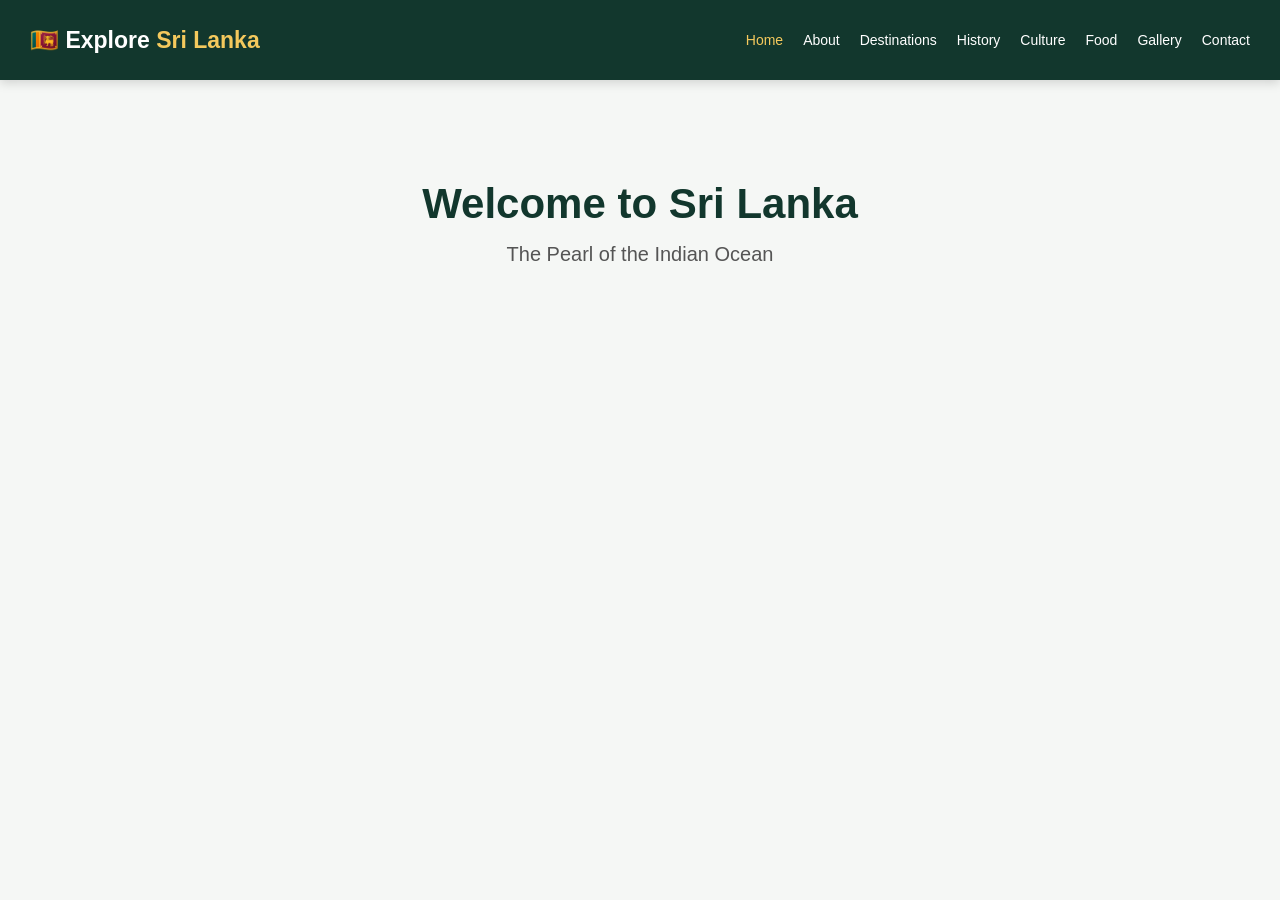
==== frontend/index.html @ a236b608 "feat: add responsive navigation and mobile menu functionality" ====
<!DOCTYPE html>
<html lang="en">
<head>
    <meta charset="UTF-8">
    <meta name="viewport" content="width=device-width, initial-scale=1.0">

    <title>Explore Sri Lanka</title>

    <link rel="stylesheet" href="css/style.css">
</head>
<body>

    <!-- Navigation Bar -->
    <header class="header">
        <nav class="navbar">

            <!-- Website Logo -->
            <a href="index.html" class="logo">
                🇱🇰 Explore <span>Sri Lanka</span>
            </a>

            <!-- Navigation Links -->
            <ul class="nav-links" id="navLinks">
                <li><a href="index.html" class="active">Home</a></li>
                <li><a href="pages/about.html">About</a></li>
                <li><a href="pages/destinations.html">Destinations</a></li>
                <li><a href="pages/history.html">History</a></li>
                <li><a href="pages/culture.html">Culture</a></li>
                <li><a href="pages/food.html">Food</a></li>
                <li><a href="pages/gallery.html">Gallery</a></li>
                <li><a href="pages/contact.html">Contact</a></li>
            </ul>

            <!-- Mobile Menu Button -->
            <button class="menu-toggle" id="menuToggle"
                    aria-label="Open navigation menu"
                    aria-expanded="false">
                &#9776;
            </button>

        </nav>
    </header>

    <main>
        <section class="welcome">
            <h1>Welcome to Sri Lanka</h1>
            <p>The Pearl of the Indian Ocean</p>
        </section>
    </main>

    <script src="js/main.js"></script>
</body>
</html>
---- frontend/css/style.css ----
/* General Styles */
* {
    margin: 0;
    padding: 0;
    box-sizing: border-box;
}

body {
    font-family: Arial, sans-serif;
    background-color: #f5f7f5;
}

/* Header */
.header {
    background-color: #12372d;
    width: 100%;
    position: sticky;
    top: 0;
    z-index: 1000;
    box-shadow: 0 3px 10px rgba(0, 0, 0, 0.15);
}

/* Navbar */
.navbar {
    max-width: 1400px;
    margin: auto;
    padding: 0 30px;
    min-height: 80px;

    display: flex;
    align-items: center;
    justify-content: space-between;
    gap: 20px;
}

/* Logo */
.logo {
    color: white;
    text-decoration: none;
    font-size: 23px;
    font-weight: bold;
    white-space: nowrap;
}

.logo span {
    color: #f4c95d;
}

/* Navigation Links */
.nav-links {
    list-style: none;
    display: flex;
    align-items: center;
    gap: 20px;
}

.nav-links a {
    color: white;
    text-decoration: none;
    font-size: 14px;
    font-weight: 500;
    transition: color 0.3s;
}

.nav-links a:hover,
.nav-links a.active {
    color: #f4c95d;
}

/* Mobile Menu Button */
.menu-toggle {
    display: none;
    background: none;
    border: none;
    color: white;
    font-size: 28px;
    cursor: pointer;
}

/* Temporary Welcome Section */
.welcome {
    text-align: center;
    padding: 100px 20px;
}

.welcome h1 {
    color: #12372d;
    font-size: 42px;
    margin-bottom: 15px;
}

.welcome p {
    color: #555;
    font-size: 20px;
}

/* Responsive Navigation */
@media (max-width: 1100px) {

    .menu-toggle {
        display: block;
    }

    .nav-links {
        display: none;
        position: absolute;
        top: 80px;
        left: 0;
        width: 100%;
        background-color: #12372d;
        flex-direction: column;
        align-items: center;
        padding: 25px;
        gap: 25px;
    }

    .nav-links.show {
        display: flex;
    }
}

@media (max-width: 480px) {

    .navbar {
        padding: 0 15px;
    }

    .logo {
        font-size: 18px;
    }

    .welcome h1 {
        font-size: 30px;
    }
}
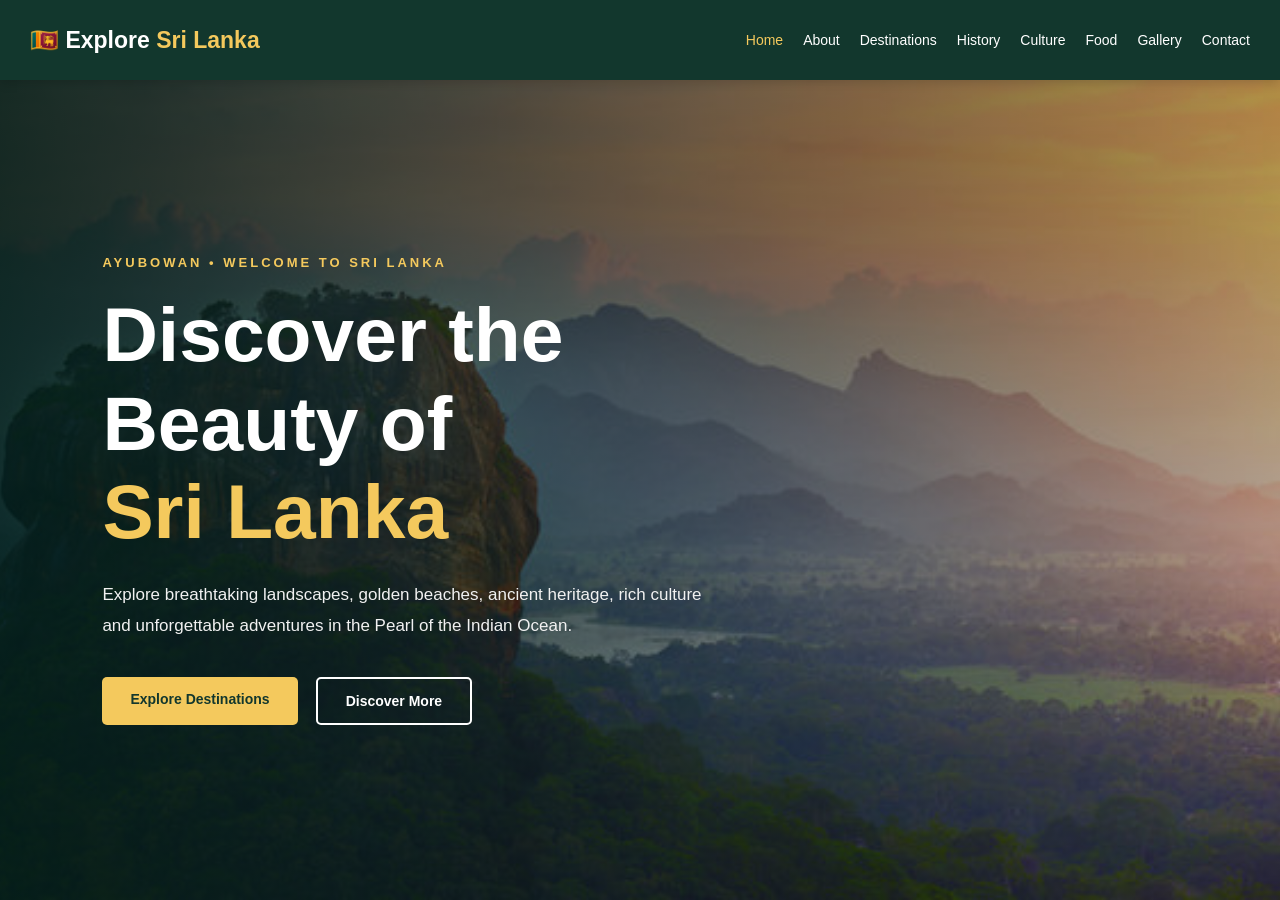
==== commit 5636c658: "Refactor code structure for improved readability and maintainability" ====
--- a/frontend/index.html
+++ b/frontend/index.html
@@ -42,12 +42,44 @@
         </nav>
     </header>
 
-    <main>
-        <section class="welcome">
-            <h1>Welcome to Sri Lanka</h1>
-            <p>The Pearl of the Indian Ocean</p>
-        </section>
-    </main>
+    
+<main>
+    <!-- Home Hero Section -->
+    <section class="hero" id="home">
+        <div class="hero-overlay"></div>
+
+        <div class="hero-content">
+            <p class="hero-subtitle">
+                AYUBOWAN • WELCOME TO SRI LANKA
+            </p>
+
+            <h1>
+                Discover the Beauty of
+                <span>Sri Lanka</span>
+            </h1>
+
+            <p class="hero-description">
+                Explore breathtaking landscapes,
+                golden beaches, ancient heritage,
+                rich culture and unforgettable adventures
+                in the Pearl of the Indian Ocean.
+            </p>
+
+            <div class="hero-buttons">
+                <a href="pages/destinations.html"
+                   class="btn btn-primary">
+                    Explore Destinations
+                </a>
+
+                <a href="pages/about.html"
+                   class="btn btn-outline">
+                    Discover More
+                </a>
+            </div>
+        </div>
+    </section>
+</main>
+
 
     <script src="js/main.js"></script>
 </body>
--- a/frontend/css/style.css
+++ b/frontend/css/style.css
@@ -134,3 +134,124 @@
         font-size: 30px;
     }
 }
+
+
+/* =========================
+   HOME HERO SECTION
+========================= */
+
+.hero {
+    min-height: calc(100vh - 80px);
+    position: relative;
+    display: flex;
+    align-items: center;
+
+    background-image: url("../assets/images/hero.jpg?v=2");
+    background-size: cover;
+    background-position: center;
+    background-repeat: no-repeat;
+
+    color: white;
+}
+
+.hero-overlay {
+    position: absolute;
+    inset: 0;
+    background: linear-gradient(
+        90deg,
+        rgba(0, 30, 22, 0.88),
+        rgba(0, 30, 22, 0.30)
+    );
+}
+
+.hero-content {
+    position: relative;
+    z-index: 1;
+    max-width: 850px;
+    padding: 70px 8%;
+}
+
+.hero-subtitle {
+    color: #f4c95d;
+    font-size: 13px;
+    font-weight: bold;
+    letter-spacing: 3px;
+    margin-bottom: 20px;
+}
+
+.hero h1 {
+    font-size: clamp(42px, 6vw, 80px);
+    font-weight: 800;
+    line-height: 1.15;
+    margin-bottom: 25px;
+}
+
+.hero h1 span {
+    color: #f4c95d;
+    display: block;
+}
+
+.hero-description {
+    font-size: 17px;
+    line-height: 1.8;
+    max-width: 600px;
+    margin-bottom: 35px;
+    color: #f1f1f1;
+}
+
+.hero-buttons {
+    display: flex;
+    gap: 18px;
+    flex-wrap: wrap;
+}
+
+.btn {
+    display: inline-block;
+    padding: 14px 28px;
+    border-radius: 5px;
+    font-size: 14px;
+    font-weight: bold;
+    text-decoration: none;
+    transition: 0.3s;
+}
+
+.btn-primary {
+    background-color: #f4c95d;
+    color: #12372d;
+}
+
+.btn-primary:hover {
+    background-color: #ffdb80;
+    transform: translateY(-3px);
+}
+
+.btn-outline {
+    border: 2px solid white;
+    color: white;
+}
+
+.btn-outline:hover {
+    background-color: white;
+    color: #12372d;
+    transform: translateY(-3px);
+}
+
+/* Mobile Responsive Hero */
+@media (max-width: 768px) {
+    .hero {
+        min-height: calc(100vh - 80px);
+    }
+
+    .hero-content {
+        padding: 60px 6%;
+    }
+
+    .hero-description {
+        font-size: 15px;
+    }
+
+    .hero-buttons {
+        flex-direction: column;
+        align-items: flex-start;
+    }
+}
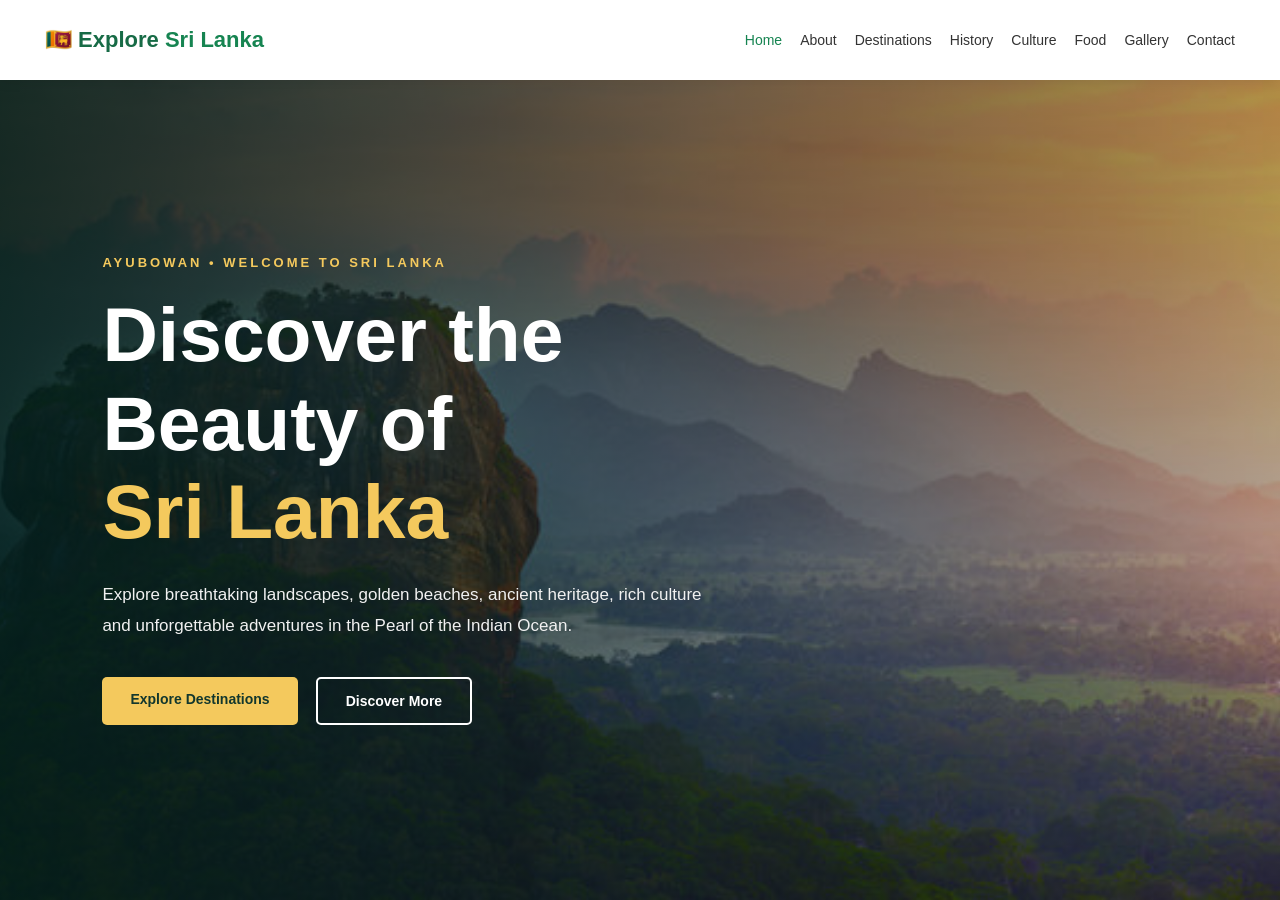
==== commit a071a753: "feat: improve home navigation" ====
--- a/frontend/index.html
+++ b/frontend/index.html
@@ -8,6 +8,7 @@
     <title>Explore Sri Lanka</title>
 
     <link rel="stylesheet" href="css/style.css">
+    <link rel="stylesheet" href="css/navbar.css">
 </head>
 <body>
 
--- a/frontend/css/navbar.css
+++ b/frontend/css/navbar.css
@@ -0,0 +1,98 @@
+
+/* ===== COMMON NAVBAR ===== */
+
+.header {
+    position: relative;
+    z-index: 1000;
+    background: #ffffff;
+    box-shadow: 0 2px 12px rgba(0, 0, 0, 0.08);
+}
+
+.navbar {
+    max-width: 1250px;
+    margin: 0 auto;
+    padding: 18px 30px;
+    display: flex;
+    justify-content: space-between;
+    align-items: center;
+    gap: 20px;
+}
+
+.logo {
+    color: #176b46;
+    font-size: 22px;
+    font-weight: bold;
+    text-decoration: none;
+    white-space: nowrap;
+}
+
+.logo span {
+    color: #168451;
+}
+
+.nav-links {
+    display: flex;
+    align-items: center;
+    gap: 18px;
+    margin: 0;
+    padding: 0;
+    list-style: none;
+}
+
+.nav-links a {
+    color: #333333;
+    font-size: 14px;
+    font-weight: 500;
+    text-decoration: none;
+    transition: color 0.3s;
+}
+
+.nav-links a:hover,
+.nav-links a.active {
+    color: #168451;
+}
+
+.menu-toggle {
+    display: none;
+    background: transparent;
+    border: none;
+    color: #176b46;
+    font-size: 28px;
+    cursor: pointer;
+}
+
+/* ===== MOBILE NAVBAR ===== */
+
+@media (max-width: 1050px) {
+    .menu-toggle {
+        display: block;
+    }
+
+    .nav-links {
+        display: none;
+        position: absolute;
+        top: 100%;
+        left: 0;
+        right: 0;
+        background: #ffffff;
+        padding: 22px;
+        flex-direction: column;
+        align-items: center;
+        gap: 20px;
+        box-shadow: 0 8px 15px rgba(0, 0, 0, 0.08);
+    }
+
+    .nav-links.show {
+    display: flex;
+    }   
+}
+
+@media (max-width: 480px) {
+    .navbar {
+        padding: 16px 18px;
+    }
+
+    .logo {
+        font-size: 19px;
+    }
+}
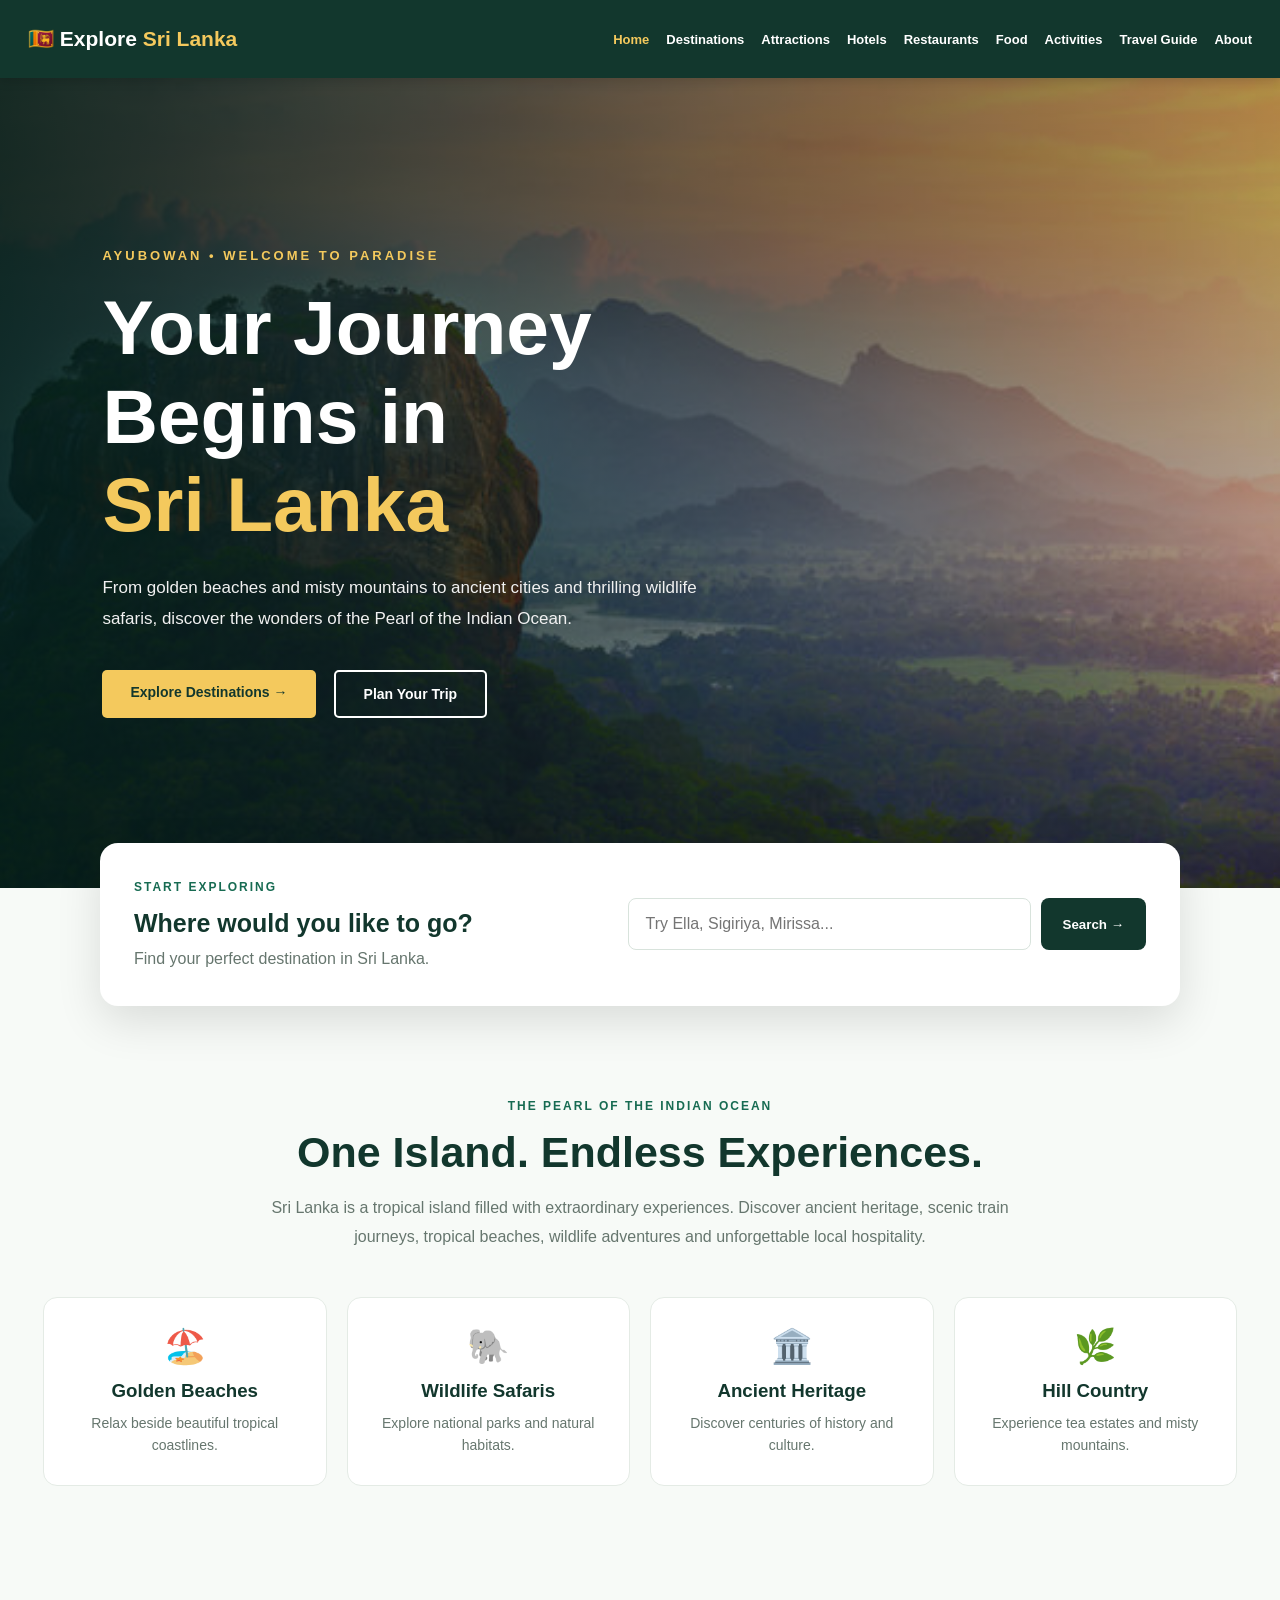
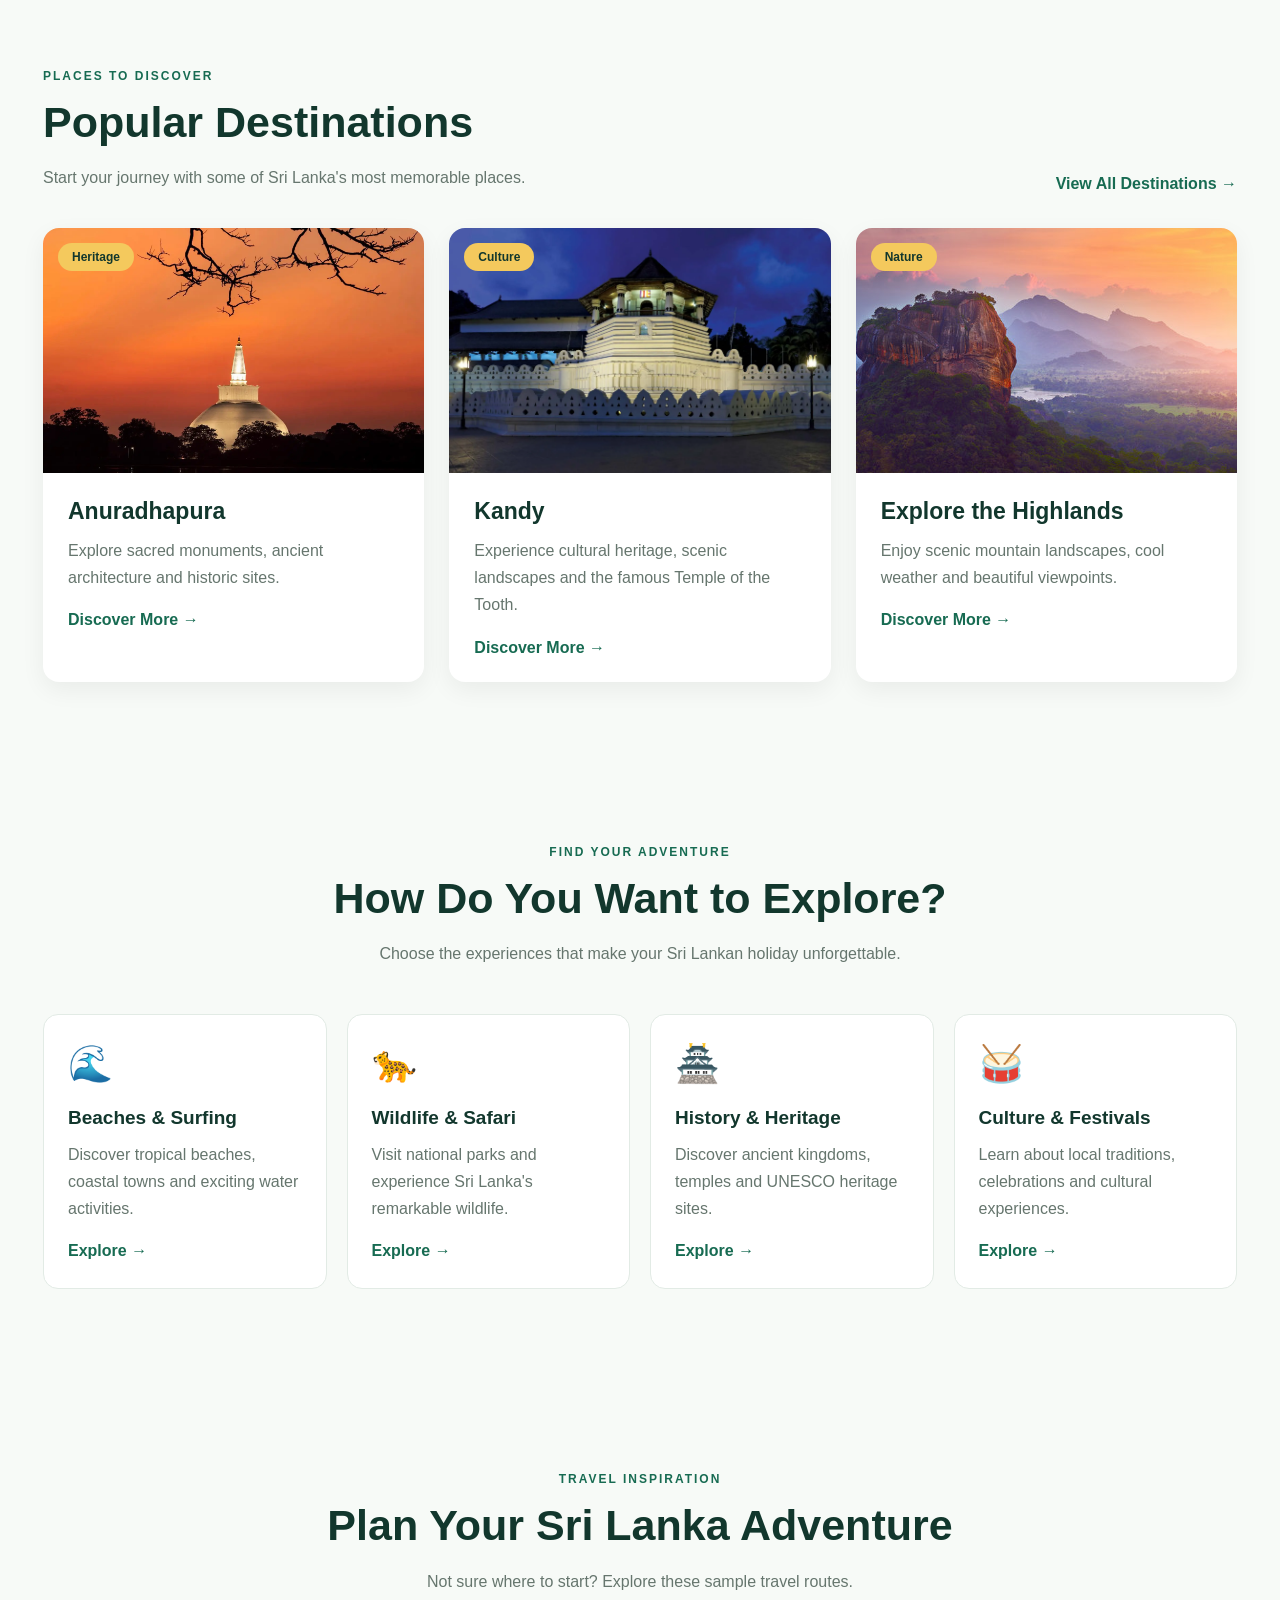
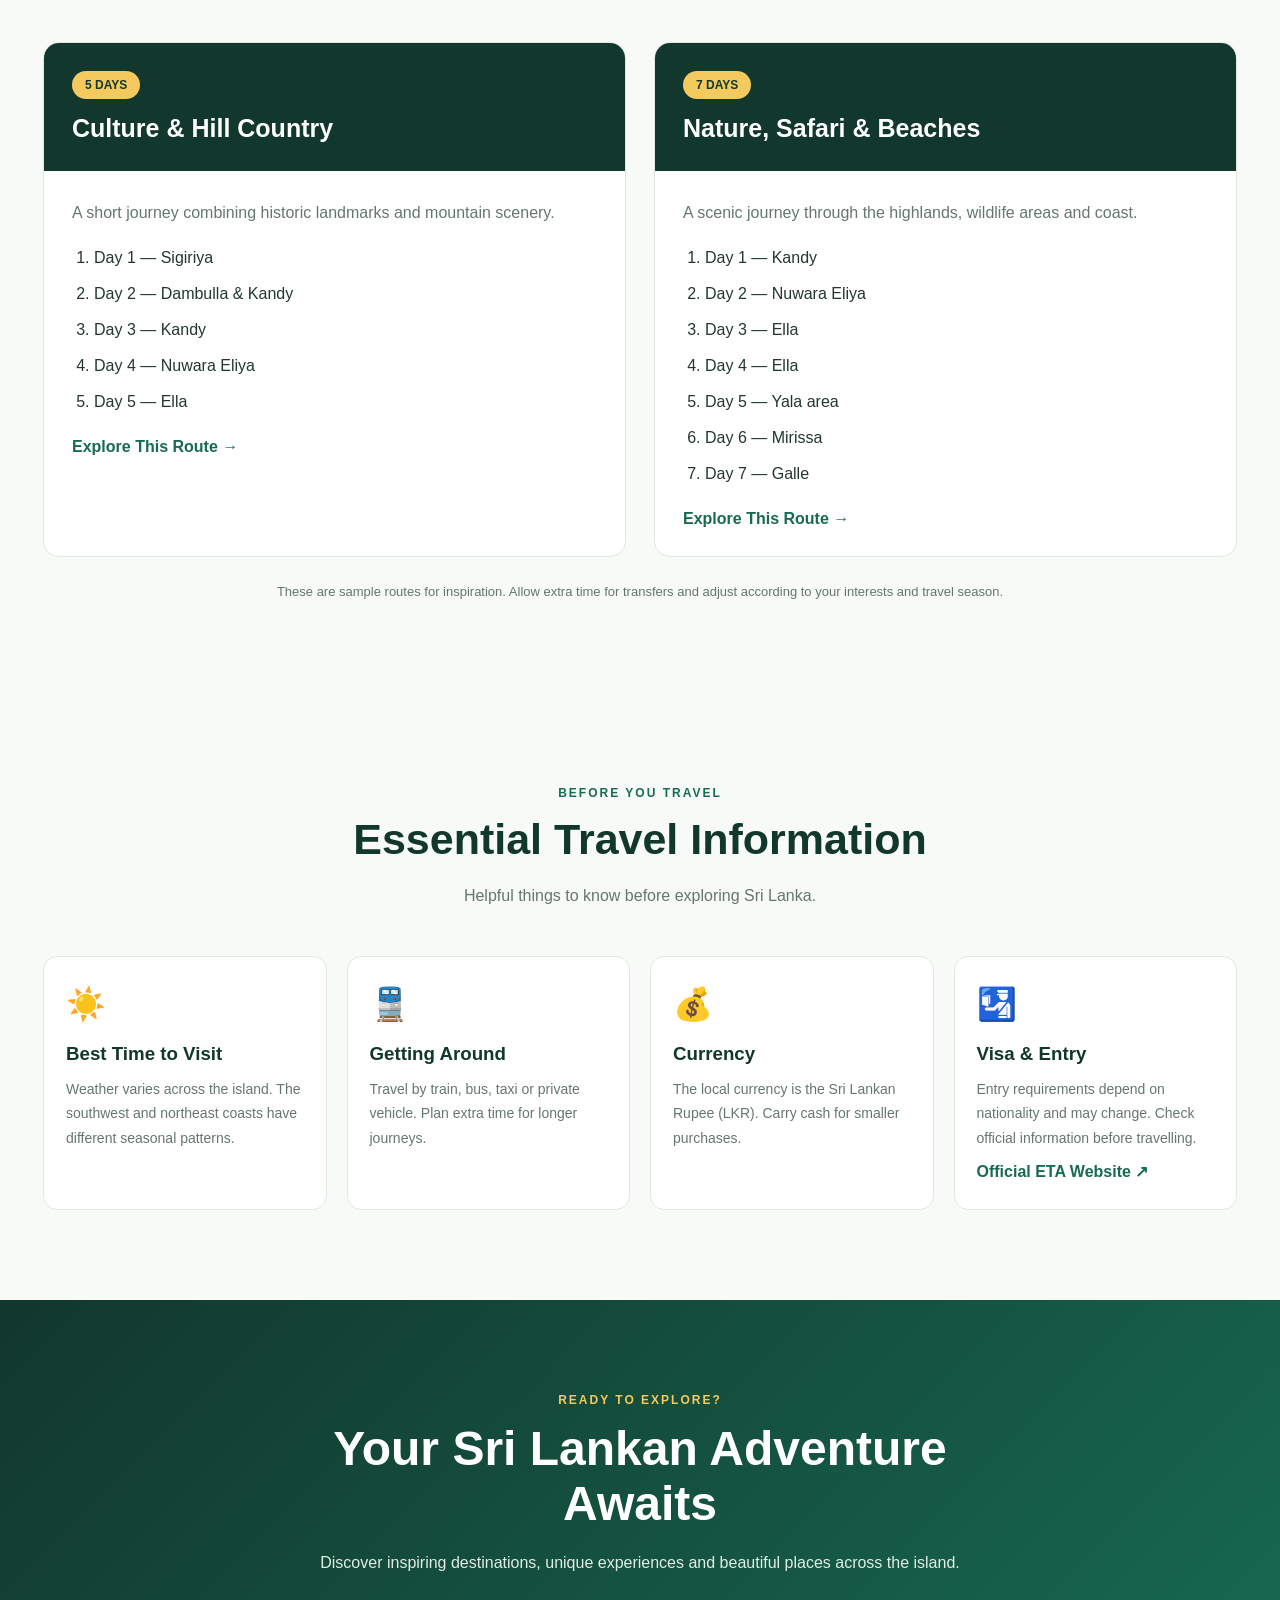
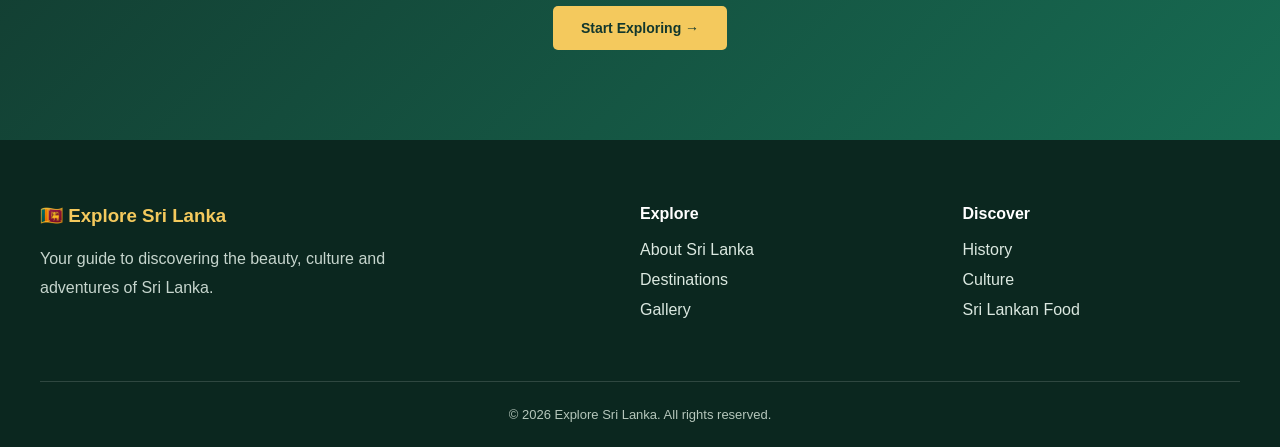
==== commit 81294c6f: "Add destinations, hotels, restaurants and food guide pages" ====
--- a/frontend/index.html
+++ b/frontend/index.html
@@ -5,23 +5,27 @@
     <meta charset="UTF-8">
     <meta name="viewport" content="width=device-width, initial-scale=1.0">
 
-    <title>Explore Sri Lanka</title>
+    <meta name="description"
+          content="Discover Sri Lanka's best destinations, beaches, wildlife, culture and travel itineraries. Plan your unforgettable island adventure.">
+
+    <title>Explore Sri Lanka | Your Travel Guide</title>
 
     <link rel="stylesheet" href="css/style.css">
-    <link rel="stylesheet" href="css/navbar.css">
+    <link rel="stylesheet" href="css/home.css">
+
+    <script src="js/main.js" defer></script>
+    <script src="js/home.js" defer></script>
 </head>
+
 <body>
 
-    <!-- Navigation Bar -->
+    <!-- NAVIGATION -->
     <header class="header">
         <nav class="navbar">
-
-            <!-- Website Logo -->
             <a href="index.html" class="logo">
                 🇱🇰 Explore <span>Sri Lanka</span>
             </a>
 
-            <!-- Navigation Links -->
             <ul class="nav-links" id="navLinks">
                 <li><a href="index.html" class="active">Home</a></li>
                 <li><a href="pages/about.html">About</a></li>
@@ -30,58 +34,460 @@
                 <li><a href="pages/culture.html">Culture</a></li>
                 <li><a href="pages/food.html">Food</a></li>
                 <li><a href="pages/gallery.html">Gallery</a></li>
-                <li><a href="pages/contact.html">Contact</a></li>
+                <li><a href="#travel-guide">Travel Guide</a></li>
+                <li><a href="#contact">Contact</a></li>
             </ul>
 
-            <!-- Mobile Menu Button -->
             <button class="menu-toggle" id="menuToggle"
                     aria-label="Open navigation menu"
                     aria-expanded="false">
                 &#9776;
             </button>
-
         </nav>
     </header>
 
-    
-<main>
-    <!-- Home Hero Section -->
-    <section class="hero" id="home">
-        <div class="hero-overlay"></div>
-
-        <div class="hero-content">
-            <p class="hero-subtitle">
-                AYUBOWAN • WELCOME TO SRI LANKA
+    <main>
+
+        <!-- HERO -->
+        <section class="hero home-hero" id="home">
+            <div class="hero-overlay"></div>
+
+            <div class="hero-content">
+                <p class="hero-subtitle">
+                    AYUBOWAN • WELCOME TO PARADISE
+                </p>
+
+                <h1>
+                    Your Journey Begins in
+                    <span>Sri Lanka</span>
+                </h1>
+
+                <p class="hero-description">
+                    From golden beaches and misty mountains
+                    to ancient cities and thrilling wildlife
+                    safaris, discover the wonders of the
+                    Pearl of the Indian Ocean.
+                </p>
+
+                <div class="hero-buttons">
+                    <a href="pages/destinations.html"
+                       class="btn btn-primary">
+                        Explore Destinations →
+                    </a>
+
+                    <a href="#itineraries"
+                       class="btn btn-outline">
+                        Plan Your Trip
+                    </a>
+                </div>
+            </div>
+        </section>
+
+        <!-- DESTINATION SEARCH -->
+        <section class="home-search-section">
+            <div class="home-search-box">
+                <div>
+                    <span class="eyebrow">START EXPLORING</span>
+                    <h2>Where would you like to go?</h2>
+                    <p>Find your perfect destination in Sri Lanka.</p>
+                </div>
+
+                <form id="homeSearchForm" class="home-search-form">
+                    <label for="homeSearch" class="visually-hidden">
+                        Search destinations
+                    </label>
+
+                    <input type="search"
+                           id="homeSearch"
+                           placeholder="Try Ella, Sigiriya, Mirissa..."
+                           required>
+
+                    <button type="submit">Search →</button>
+                </form>
+
+                <p id="searchFeedback"
+                   class="search-feedback"
+                   aria-live="polite"></p>
+            </div>
+        </section>
+
+        <!-- INTRODUCTION -->
+        <section class="home-section welcome-section">
+            <div class="section-intro">
+                <span class="eyebrow">THE PEARL OF THE INDIAN OCEAN</span>
+                <h2>One Island. Endless Experiences.</h2>
+                <p>
+                    Sri Lanka is a tropical island filled with
+                    extraordinary experiences. Discover ancient
+                    heritage, scenic train journeys, tropical
+                    beaches, wildlife adventures and unforgettable
+                    local hospitality.
+                </p>
+            </div>
+
+            <div class="experience-highlights">
+                <div>
+                    <span>🏖️</span>
+                    <h3>Golden Beaches</h3>
+                    <p>Relax beside beautiful tropical coastlines.</p>
+                </div>
+
+                <div>
+                    <span>🐘</span>
+                    <h3>Wildlife Safaris</h3>
+                    <p>Explore national parks and natural habitats.</p>
+                </div>
+
+                <div>
+                    <span>🏛️</span>
+                    <h3>Ancient Heritage</h3>
+                    <p>Discover centuries of history and culture.</p>
+                </div>
+
+                <div>
+                    <span>🌿</span>
+                    <h3>Hill Country</h3>
+                    <p>Experience tea estates and misty mountains.</p>
+                </div>
+            </div>
+        </section>
+
+        <!-- POPULAR DESTINATIONS -->
+        <section class="home-section destinations-home"
+                 id="popular-destinations">
+
+            <div class="section-heading-home">
+                <div>
+                    <span class="eyebrow">PLACES TO DISCOVER</span>
+                    <h2>Popular Destinations</h2>
+                    <p>
+                        Start your journey with some of Sri Lanka's
+                        most memorable places.
+                    </p>
+                </div>
+
+                <a href="pages/destinations.html"
+                   class="text-link">
+                    View All Destinations →
+                </a>
+            </div>
+
+            <div class="destination-grid">
+
+                <article class="destination-card">
+                    <div class="destination-image">
+                        <img src="assets/images/apura-1.webp"
+                             alt="Ancient heritage in Sri Lanka"
+                             loading="lazy">
+                        <span class="card-tag">Heritage</span>
+                    </div>
+                    <div class="destination-info">
+                        <h3>Anuradhapura</h3>
+                        <p>
+                            Explore sacred monuments, ancient
+                            architecture and historic sites.
+                        </p>
+                        <a href="pages/destinations.html">
+                            Discover More →
+                        </a>
+                    </div>
+                </article>
+
+                <article class="destination-card">
+                    <div class="destination-image">
+                        <img src="assets/images/Dalada-Maligava-tooth-Buddha-Sri-Lanka-Kandy.webp"
+                             alt="Temple of the Sacred Tooth Relic in Kandy"
+                             loading="lazy">
+                        <span class="card-tag">Culture</span>
+                    </div>
+                    <div class="destination-info">
+                        <h3>Kandy</h3>
+                        <p>
+                            Experience cultural heritage, scenic
+                            landscapes and the famous Temple
+                            of the Tooth.
+                        </p>
+                        <a href="pages/destinations.html">
+                            Discover More →
+                        </a>
+                    </div>
+                </article>
+
+                <article class="destination-card">
+                    <div class="destination-image">
+                        <img src="assets/images/hero.jpg"
+                             alt="Scenic landscape in Sri Lanka"
+                             loading="lazy">
+                        <span class="card-tag">Nature</span>
+                    </div>
+                    <div class="destination-info">
+                        <h3>Explore the Highlands</h3>
+                        <p>
+                            Enjoy scenic mountain landscapes,
+                            cool weather and beautiful viewpoints.
+                        </p>
+                        <a href="pages/destinations.html">
+                            Discover More →
+                        </a>
+                    </div>
+                </article>
+
+            </div>
+        </section>
+
+        <!-- TRAVEL EXPERIENCES -->
+        <section class="home-section experiences-section"
+                 id="experiences">
+
+            <div class="section-intro">
+                <span class="eyebrow">FIND YOUR ADVENTURE</span>
+                <h2>How Do You Want to Explore?</h2>
+                <p>
+                    Choose the experiences that make your
+                    Sri Lankan holiday unforgettable.
+                </p>
+            </div>
+
+            <div class="experience-grid">
+
+                <a href="pages/destinations.html"
+                   class="experience-card">
+                    <span class="experience-icon">🌊</span>
+                    <h3>Beaches & Surfing</h3>
+                    <p>
+                        Discover tropical beaches, coastal towns
+                        and exciting water activities.
+                    </p>
+                    <span>Explore →</span>
+                </a>
+
+                <a href="pages/destinations.html"
+                   class="experience-card">
+                    <span class="experience-icon">🐆</span>
+                    <h3>Wildlife & Safari</h3>
+                    <p>
+                        Visit national parks and experience
+                        Sri Lanka's remarkable wildlife.
+                    </p>
+                    <span>Explore →</span>
+                </a>
+
+                <a href="pages/history.html"
+                   class="experience-card">
+                    <span class="experience-icon">🏯</span>
+                    <h3>History & Heritage</h3>
+                    <p>
+                        Discover ancient kingdoms, temples
+                        and UNESCO heritage sites.
+                    </p>
+                    <span>Explore →</span>
+                </a>
+
+                <a href="pages/culture.html"
+                   class="experience-card">
+                    <span class="experience-icon">🥁</span>
+                    <h3>Culture & Festivals</h3>
+                    <p>
+                        Learn about local traditions,
+                        celebrations and cultural experiences.
+                    </p>
+                    <span>Explore →</span>
+                </a>
+
+            </div>
+        </section>
+
+        <!-- SAMPLE ITINERARIES -->
+        <section class="home-section itineraries-section"
+                 id="itineraries">
+
+            <div class="section-intro">
+                <span class="eyebrow">TRAVEL INSPIRATION</span>
+                <h2>Plan Your Sri Lanka Adventure</h2>
+                <p>
+                    Not sure where to start? Explore these
+                    sample travel routes.
+                </p>
+            </div>
+
+            <div class="itinerary-grid">
+
+                <article class="itinerary-card">
+                    <div class="itinerary-top">
+                        <span>5 DAYS</span>
+                        <h3>Culture & Hill Country</h3>
+                    </div>
+
+                    <div class="itinerary-body">
+                        <p>
+                            A short journey combining historic
+                            landmarks and mountain scenery.
+                        </p>
+
+                        <ol>
+                            <li>Day 1 — Sigiriya</li>
+                            <li>Day 2 — Dambulla & Kandy</li>
+                            <li>Day 3 — Kandy</li>
+                            <li>Day 4 — Nuwara Eliya</li>
+                            <li>Day 5 — Ella</li>
+                        </ol>
+
+                        <a href="pages/destinations.html">
+                            Explore This Route →
+                        </a>
+                    </div>
+                </article>
+
+                <article class="itinerary-card">
+                    <div class="itinerary-top">
+                        <span>7 DAYS</span>
+                        <h3>Nature, Safari & Beaches</h3>
+                    </div>
+
+                    <div class="itinerary-body">
+                        <p>
+                            A scenic journey through the
+                            highlands, wildlife areas and coast.
+                        </p>
+
+                        <ol>
+                            <li>Day 1 — Kandy</li>
+                            <li>Day 2 — Nuwara Eliya</li>
+                            <li>Day 3 — Ella</li>
+                            <li>Day 4 — Ella</li>
+                            <li>Day 5 — Yala area</li>
+                            <li>Day 6 — Mirissa</li>
+                            <li>Day 7 — Galle</li>
+                        </ol>
+
+                        <a href="pages/destinations.html">
+                            Explore This Route →
+                        </a>
+                    </div>
+                </article>
+
+            </div>
+
+            <p class="itinerary-note">
+                These are sample routes for inspiration.
+                Allow extra time for transfers and adjust
+                according to your interests and travel season.
             </p>
-
-            <h1>
-                Discover the Beauty of
-                <span>Sri Lanka</span>
-            </h1>
-
-            <p class="hero-description">
-                Explore breathtaking landscapes,
-                golden beaches, ancient heritage,
-                rich culture and unforgettable adventures
-                in the Pearl of the Indian Ocean.
-            </p>
-
-            <div class="hero-buttons">
+        </section>
+
+        <!-- TRAVEL GUIDE -->
+        <section class="home-section travel-guide-section"
+                 id="travel-guide">
+
+            <div class="section-intro">
+                <span class="eyebrow">BEFORE YOU TRAVEL</span>
+                <h2>Essential Travel Information</h2>
+                <p>
+                    Helpful things to know before exploring Sri Lanka.
+                </p>
+            </div>
+
+            <div class="travel-guide-grid">
+
+                <article class="guide-card">
+                    <span>☀️</span>
+                    <h3>Best Time to Visit</h3>
+                    <p>
+                        Weather varies across the island.
+                        The southwest and northeast coasts
+                        have different seasonal patterns.
+                    </p>
+                </article>
+
+                <article class="guide-card">
+                    <span>🚆</span>
+                    <h3>Getting Around</h3>
+                    <p>
+                        Travel by train, bus, taxi or
+                        private vehicle. Plan extra time
+                        for longer journeys.
+                    </p>
+                </article>
+
+                <article class="guide-card">
+                    <span>💰</span>
+                    <h3>Currency</h3>
+                    <p>
+                        The local currency is the
+                        Sri Lankan Rupee (LKR).
+                        Carry cash for smaller purchases.
+                    </p>
+                </article>
+
+                <article class="guide-card">
+                    <span>🛂</span>
+                    <h3>Visa & Entry</h3>
+                    <p>
+                        Entry requirements depend on
+                        nationality and may change.
+                        Check official information
+                        before travelling.
+                    </p>
+                    <a href="https://www.eta.gov.lk/"
+                       target="_blank"
+                       rel="noopener noreferrer">
+                        Official ETA Website ↗
+                    </a>
+                </article>
+
+            </div>
+        </section>
+
+        <!-- CTA -->
+        <section class="home-cta" id="contact">
+            <div>
+                <span class="eyebrow">READY TO EXPLORE?</span>
+                <h2>Your Sri Lankan Adventure Awaits</h2>
+                <p>
+                    Discover inspiring destinations,
+                    unique experiences and beautiful
+                    places across the island.
+                </p>
+
                 <a href="pages/destinations.html"
                    class="btn btn-primary">
-                    Explore Destinations
-                </a>
-
-                <a href="pages/about.html"
-                   class="btn btn-outline">
-                    Discover More
-                </a>
+                    Start Exploring →
+                </a>
+            </div>
+        </section>
+
+    </main>
+
+    <!-- FOOTER -->
+    <footer class="home-footer">
+        <div class="footer-inner">
+            <div>
+                <h3>🇱🇰 Explore Sri Lanka</h3>
+                <p>
+                    Your guide to discovering the beauty,
+                    culture and adventures of Sri Lanka.
+                </p>
+            </div>
+
+            <div>
+                <h4>Explore</h4>
+                <a href="pages/about.html">About Sri Lanka</a>
+                <a href="pages/destinations.html">Destinations</a>
+                <a href="pages/gallery.html">Gallery</a>
+            </div>
+
+            <div>
+                <h4>Discover</h4>
+                <a href="pages/history.html">History</a>
+                <a href="pages/culture.html">Culture</a>
+                <a href="pages/food.html">Sri Lankan Food</a>
             </div>
         </div>
-    </section>
-</main>
-
-
-    <script src="js/main.js"></script>
+
+        <div class="footer-bottom">
+            © 2026 Explore Sri Lanka. All rights reserved.
+        </div>
+    </footer>
+
 </body>
 </html>
--- a/frontend/css/style.css
+++ b/frontend/css/style.css
@@ -255,3 +255,110 @@
         align-items: flex-start;
     }
 }
+
+/* ========================================
+   TOURISM WEBSITE - SHARED NAVBAR
+======================================== */
+
+.header {
+    background: #12372d;
+    position: sticky;
+    top: 0;
+    z-index: 1000;
+}
+
+.navbar {
+    max-width: 1500px;
+    min-height: 78px;
+    padding: 0 28px;
+    margin: auto;
+
+    display: flex;
+    justify-content: space-between;
+    align-items: center;
+    gap: 20px;
+}
+
+.logo {
+    font-size: 21px;
+    font-weight: 800;
+    white-space: nowrap;
+}
+
+.nav-links {
+    display: flex;
+    align-items: center;
+    justify-content: flex-end;
+    gap: 17px;
+    list-style: none;
+}
+
+.nav-links a {
+    font-size: 13px;
+    font-weight: 600;
+    white-space: nowrap;
+    text-decoration: none;
+    color: #ffffff;
+}
+
+.nav-links a:hover,
+.nav-links a.active {
+    color: #f4c95d;
+}
+
+@media (max-width: 1200px) {
+
+    .menu-toggle {
+        display: block;
+        color: white;
+        background: transparent;
+        border: none;
+        font-size: 29px;
+        cursor: pointer;
+    }
+
+    .nav-links {
+        display: none;
+        position: absolute;
+        top: 100%;
+        left: 0;
+        right: 0;
+
+        background: #12372d;
+        padding: 18px 25px 25px;
+
+        flex-direction: column;
+        align-items: stretch;
+        gap: 0;
+
+        max-height: 75vh;
+        overflow-y: auto;
+        box-shadow: 0 12px 20px rgba(0, 0, 0, 0.15);
+    }
+
+    .nav-links.show {
+        display: flex;
+    }
+
+    .nav-links li {
+        width: 100%;
+    }
+
+    .nav-links a {
+        display: block;
+        padding: 13px 8px;
+        font-size: 15px;
+    }
+}
+
+@media (max-width: 480px) {
+
+    .navbar {
+        min-height: 70px;
+        padding: 0 18px;
+    }
+
+    .logo {
+        font-size: 18px;
+    }
+}
--- a/frontend/css/home.css
+++ b/frontend/css/home.css
@@ -0,0 +1,576 @@
+
+/* ===================================
+   EXPLORE SRI LANKA - TOURISM HOME
+=================================== */
+
+:root {
+    --home-green: #12372d;
+    --home-green-light: #176b52;
+    --home-gold: #f4c95d;
+    --home-bg: #f7faf7;
+    --home-text: #24372f;
+    --home-muted: #66766e;
+}
+
+html {
+    scroll-behavior: smooth;
+}
+
+body {
+    color: var(--home-text);
+    background: var(--home-bg);
+}
+
+.home-hero {
+    min-height: 90vh;
+    background-position: center;
+}
+
+.home-hero .hero-content {
+    max-width: 900px;
+}
+
+.home-hero .hero-description {
+    max-width: 650px;
+}
+
+/* COMMON SECTIONS */
+
+.home-section {
+    max-width: 1250px;
+    margin: 0 auto;
+    padding: 90px 28px;
+}
+
+.eyebrow {
+    display: inline-block;
+    color: var(--home-green-light);
+    font-size: 12px;
+    font-weight: 800;
+    letter-spacing: 2px;
+    text-transform: uppercase;
+    margin-bottom: 14px;
+}
+
+.section-intro {
+    max-width: 760px;
+    margin: 0 auto 45px;
+    text-align: center;
+}
+
+.section-intro h2,
+.section-heading-home h2,
+.home-search-box h2 {
+    color: var(--home-green);
+    font-size: clamp(28px, 3.5vw, 43px);
+    line-height: 1.2;
+    margin-bottom: 16px;
+}
+
+.section-intro p,
+.section-heading-home p {
+    color: var(--home-muted);
+    line-height: 1.8;
+    font-size: 16px;
+}
+
+/* SEARCH */
+
+.home-search-section {
+    max-width: 1120px;
+    margin: -45px auto 0;
+    padding: 0 20px;
+    position: relative;
+    z-index: 5;
+}
+
+.home-search-box {
+    background: #ffffff;
+    padding: 34px;
+    border-radius: 18px;
+    box-shadow: 0 15px 45px rgba(0, 0, 0, 0.12);
+    display: grid;
+    grid-template-columns: 1fr 1.1fr;
+    align-items: center;
+    gap: 24px;
+}
+
+.home-search-box h2 {
+    font-size: 25px;
+    margin-bottom: 8px;
+}
+
+.home-search-box p {
+    color: var(--home-muted);
+    line-height: 1.6;
+}
+
+.home-search-form {
+    display: flex;
+    gap: 10px;
+}
+
+.home-search-form input {
+    flex: 1;
+    min-width: 0;
+    padding: 16px;
+    border: 1px solid #d8e3dc;
+    border-radius: 8px;
+    font: inherit;
+    outline-color: var(--home-green-light);
+}
+
+.home-search-form button {
+    padding: 14px 22px;
+    border: none;
+    border-radius: 8px;
+    background: var(--home-green);
+    color: white;
+    font-weight: 700;
+    cursor: pointer;
+}
+
+.home-search-form button:hover {
+    background: var(--home-green-light);
+}
+
+.search-feedback {
+    grid-column: 1 / -1;
+    font-size: 14px;
+}
+
+.search-feedback:empty {
+    display: none;
+}
+
+.visually-hidden {
+    position: absolute;
+    width: 1px;
+    height: 1px;
+    padding: 0;
+    margin: -1px;
+    overflow: hidden;
+    clip: rect(0, 0, 0, 0);
+    white-space: nowrap;
+    border: 0;
+}
+
+/* HIGHLIGHTS */
+
+.experience-highlights {
+    display: grid;
+    grid-template-columns: repeat(4, 1fr);
+    gap: 20px;
+}
+
+.experience-highlights > div {
+    text-align: center;
+    padding: 28px 18px;
+    background: white;
+    border: 1px solid #e4ebe5;
+    border-radius: 14px;
+}
+
+.experience-highlights span {
+    display: block;
+    font-size: 34px;
+    margin-bottom: 14px;
+}
+
+.experience-highlights h3 {
+    color: var(--home-green);
+    margin-bottom: 10px;
+}
+
+.experience-highlights p {
+    color: var(--home-muted);
+    line-height: 1.6;
+    font-size: 14px;
+}
+
+/* DESTINATIONS */
+
+.section-heading-home {
+    display: flex;
+    justify-content: space-between;
+    align-items: end;
+    gap: 25px;
+    margin-bottom: 35px;
+}
+
+.section-heading-home > div {
+    max-width: 650px;
+}
+
+.text-link,
+.destination-info a,
+.itinerary-body a,
+.guide-card a {
+    color: var(--home-green-light);
+    font-weight: 700;
+    text-decoration: none;
+}
+
+.text-link:hover,
+.destination-info a:hover,
+.itinerary-body a:hover,
+.guide-card a:hover {
+    text-decoration: underline;
+}
+
+.destination-grid {
+    display: grid;
+    grid-template-columns: repeat(3, 1fr);
+    gap: 25px;
+}
+
+.destination-card {
+    background: white;
+    border-radius: 16px;
+    overflow: hidden;
+    box-shadow: 0 8px 25px rgba(0, 0, 0, 0.06);
+    transition: transform 0.3s, box-shadow 0.3s;
+}
+
+.destination-card:hover {
+    transform: translateY(-6px);
+    box-shadow: 0 15px 35px rgba(0, 0, 0, 0.12);
+}
+
+.destination-image {
+    height: 245px;
+    position: relative;
+    overflow: hidden;
+}
+
+.destination-image img {
+    width: 100%;
+    height: 100%;
+    object-fit: cover;
+    transition: transform 0.4s;
+}
+
+.destination-card:hover img {
+    transform: scale(1.05);
+}
+
+.card-tag {
+    position: absolute;
+    left: 15px;
+    top: 15px;
+    background: var(--home-gold);
+    color: var(--home-green);
+    border-radius: 20px;
+    padding: 7px 14px;
+    font-size: 12px;
+    font-weight: bold;
+}
+
+.destination-info {
+    padding: 25px;
+}
+
+.destination-info h3 {
+    color: var(--home-green);
+    font-size: 23px;
+    margin-bottom: 12px;
+}
+
+.destination-info p {
+    color: var(--home-muted);
+    line-height: 1.7;
+    margin-bottom: 20px;
+}
+
+/* EXPERIENCES */
+
+.experiences-section {
+    padding-top: 70px;
+}
+
+.experience-grid {
+    display: grid;
+    grid-template-columns: repeat(4, 1fr);
+    gap: 20px;
+}
+
+.experience-card {
+    display: flex;
+    flex-direction: column;
+    background: white;
+    padding: 28px 24px;
+    border: 1px solid #e2ebe5;
+    border-radius: 15px;
+    text-decoration: none;
+    color: var(--home-text);
+    transition: transform 0.3s, border-color 0.3s;
+}
+
+.experience-card:hover {
+    transform: translateY(-5px);
+    border-color: var(--home-green-light);
+}
+
+.experience-icon {
+    font-size: 36px;
+    margin-bottom: 22px;
+}
+
+.experience-card h3 {
+    color: var(--home-green);
+    margin-bottom: 12px;
+    font-size: 19px;
+}
+
+.experience-card p {
+    color: var(--home-muted);
+    line-height: 1.7;
+    flex: 1;
+}
+
+.experience-card > span:last-child {
+    color: var(--home-green-light);
+    font-weight: 700;
+    margin-top: 20px;
+}
+
+/* ITINERARIES */
+
+.itinerary-grid {
+    display: grid;
+    grid-template-columns: repeat(2, 1fr);
+    gap: 28px;
+}
+
+.itinerary-card {
+    background: white;
+    border: 1px solid #e0e9e2;
+    border-radius: 16px;
+    overflow: hidden;
+}
+
+.itinerary-top {
+    background: var(--home-green);
+    padding: 28px;
+    color: white;
+}
+
+.itinerary-top span {
+    display: inline-block;
+    background: var(--home-gold);
+    color: var(--home-green);
+    padding: 7px 13px;
+    border-radius: 20px;
+    font-size: 12px;
+    font-weight: 800;
+    margin-bottom: 15px;
+}
+
+.itinerary-top h3 {
+    font-size: 25px;
+}
+
+.itinerary-body {
+    padding: 28px;
+}
+
+.itinerary-body p {
+    color: var(--home-muted);
+    line-height: 1.7;
+    margin-bottom: 20px;
+}
+
+.itinerary-body ol {
+    padding-left: 22px;
+    margin-bottom: 24px;
+}
+
+.itinerary-body li {
+    margin-bottom: 12px;
+    line-height: 1.5;
+}
+
+.itinerary-note {
+    color: var(--home-muted);
+    text-align: center;
+    font-size: 13px;
+    margin-top: 24px;
+    line-height: 1.7;
+}
+
+/* TRAVEL GUIDE */
+
+.travel-guide-grid {
+    display: grid;
+    grid-template-columns: repeat(4, 1fr);
+    gap: 20px;
+}
+
+.guide-card {
+    padding: 28px 22px;
+    background: white;
+    border-radius: 14px;
+    border: 1px solid #e0e9e2;
+}
+
+.guide-card > span {
+    font-size: 32px;
+    display: block;
+    margin-bottom: 20px;
+}
+
+.guide-card h3 {
+    color: var(--home-green);
+    margin-bottom: 12px;
+}
+
+.guide-card p {
+    color: var(--home-muted);
+    font-size: 14px;
+    line-height: 1.75;
+    margin-bottom: 12px;
+}
+
+/* CTA */
+
+.home-cta {
+    background: linear-gradient(135deg, #12372d, #176b52);
+    padding: 90px 25px;
+    text-align: center;
+    color: white;
+}
+
+.home-cta > div {
+    max-width: 750px;
+    margin: auto;
+}
+
+.home-cta .eyebrow {
+    color: var(--home-gold);
+}
+
+.home-cta h2 {
+    font-size: clamp(30px, 4vw, 48px);
+    margin-bottom: 18px;
+}
+
+.home-cta p {
+    line-height: 1.8;
+    margin-bottom: 28px;
+    color: #e1eee5;
+}
+
+/* FOOTER */
+
+.home-footer {
+    background: #0b271f;
+    color: white;
+    padding: 65px 25px 0;
+}
+
+.footer-inner {
+    max-width: 1200px;
+    margin: auto;
+    display: grid;
+    grid-template-columns: 2fr 1fr 1fr;
+    gap: 45px;
+}
+
+.footer-inner h3,
+.footer-inner h4 {
+    margin-bottom: 18px;
+}
+
+.footer-inner h3 {
+    color: var(--home-gold);
+}
+
+.footer-inner p {
+    color: #c6d5cd;
+    line-height: 1.8;
+    max-width: 360px;
+}
+
+.footer-inner a {
+    display: block;
+    color: #dbe8e0;
+    text-decoration: none;
+    margin-bottom: 12px;
+}
+
+.footer-inner a:hover {
+    color: var(--home-gold);
+}
+
+.footer-bottom {
+    max-width: 1200px;
+    margin: 50px auto 0;
+    padding: 25px 0;
+    border-top: 1px solid rgba(255, 255, 255, 0.15);
+    color: #b5c6bb;
+    font-size: 13px;
+    text-align: center;
+}
+
+/* RESPONSIVE */
+
+@media (max-width: 1000px) {
+    .experience-highlights,
+    .experience-grid,
+    .travel-guide-grid {
+        grid-template-columns: repeat(2, 1fr);
+    }
+}
+
+@media (max-width: 768px) {
+    .home-search-box {
+        grid-template-columns: 1fr;
+        padding: 24px;
+    }
+
+    .destination-grid,
+    .itinerary-grid {
+        grid-template-columns: 1fr;
+    }
+
+    .section-heading-home {
+        flex-direction: column;
+        align-items: flex-start;
+    }
+
+    .home-section {
+        padding: 65px 20px;
+    }
+
+    .footer-inner {
+        grid-template-columns: 1fr;
+        gap: 30px;
+    }
+}
+
+@media (max-width: 480px) {
+    .home-search-form {
+        flex-direction: column;
+    }
+
+    .experience-highlights,
+    .experience-grid,
+    .travel-guide-grid {
+        grid-template-columns: 1fr;
+    }
+
+    .home-search-section {
+        margin-top: -20px;
+    }
+
+    .destination-image {
+        height: 220px;
+    }
+}
+
+/* Highlight a destination found by search */
+
+.search-highlight {
+    outline: 4px solid #f4c95d;
+    outline-offset: 5px;
+}
